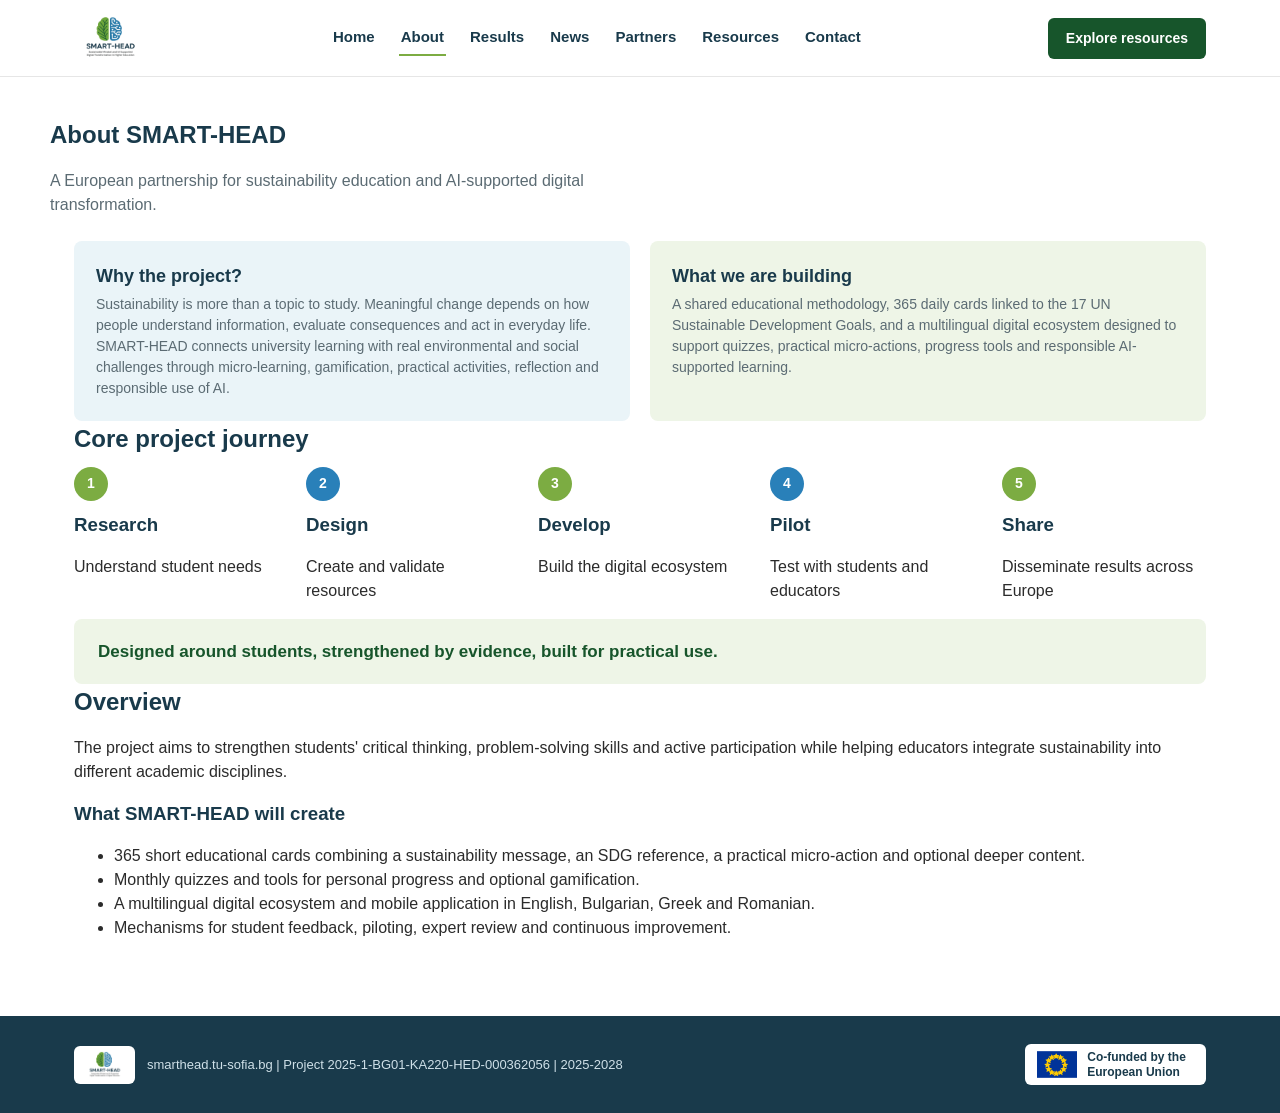
==== about.html @ a6c96862 "Add files via upload" ====
<!doctype html>
<html lang="en">
<head>
<meta charset="utf-8">
<meta name="viewport" content="width=device-width, initial-scale=1">
<title>About — SMART-HEAD</title>
<link rel="stylesheet" href="style.css">
</head>
<body>
  <header class="site">
    <div class="wrap nav-bar">
      <a class="brand" href="index.html"><img src="assets/logo-smarthead.png" alt="SMART-HEAD project logo: half leaf, half digital brain"></a>
      <nav class="main-nav">
        <a href="index.html">Home</a>
        <a href="about.html" aria-current="page">About</a>
        <a href="results.html">Results</a>
        <a href="news.html">News</a>
        <a href="partners.html">Partners</a>
        <a href="resources.html">Resources</a>
        <a href="contact.html">Contact</a>
      </nav>
      <a class="btn btn-deep" href="resources.html">Explore resources</a>
    </div>
  </header>

  <main>
    <section class="wrap page-head">
      <h1>About SMART-HEAD</h1>
      <p class="lead">A European partnership for sustainability education and AI-supported digital transformation.</p>
    </section>

    <section class="wrap grid-2">
      <div class="card pale-blue">
        <h3>Why the project?</h3>
        <p>Sustainability is more than a topic to study. Meaningful change depends on how people understand information, evaluate consequences and act in everyday life. SMART-HEAD connects university learning with real environmental and social challenges through micro-learning, gamification, practical activities, reflection and responsible use of AI.</p>
      </div>
      <div class="card pale-green">
        <h3>What we are building</h3>
        <p>A shared educational methodology, 365 daily cards linked to the 17 UN Sustainable Development Goals, and a multilingual digital ecosystem designed to support quizzes, practical micro-actions, progress tools and responsible AI-supported learning.</p>
      </div>
    </section>

    <section class="wrap">
      <h2>Core project journey</h2>
      <div class="journey">
        <div class="step"><div class="dot green">1</div><h3>Research</h3><p>Understand student needs</p></div>
        <div class="step"><div class="dot blue">2</div><h3>Design</h3><p>Create and validate resources</p></div>
        <div class="step"><div class="dot green">3</div><h3>Develop</h3><p>Build the digital ecosystem</p></div>
        <div class="step"><div class="dot blue">4</div><h3>Pilot</h3><p>Test with students and educators</p></div>
        <div class="step"><div class="dot green">5</div><h3>Share</h3><p>Disseminate results across Europe</p></div>
      </div>
    </section>

    <section class="wrap">
      <div class="tagline-banner">Designed around students, strengthened by evidence, built for practical use.</div>
    </section>

    <section class="wrap">
      <h2>Overview</h2>
      <p class="lead">The project aims to strengthen students' critical thinking, problem-solving skills and active participation while helping educators integrate sustainability into different academic disciplines.</p>
      <h3>What SMART-HEAD will create</h3>
      <ul>
        <li>365 short educational cards combining a sustainability message, an SDG reference, a practical micro-action and optional deeper content.</li>
        <li>Monthly quizzes and tools for personal progress and optional gamification.</li>
        <li>A multilingual digital ecosystem and mobile application in English, Bulgarian, Greek and Romanian.</li>
        <li>Mechanisms for student feedback, piloting, expert review and continuous improvement.</li>
      </ul>
    </section>
  </main>

  <footer class="site">
    <div class="wrap">
      <div class="footer-brand">
        <div class="logo-panel"><img src="assets/logo-smarthead.png" alt="SMART-HEAD logo"></div>
        <span>smarthead.tu-sofia.bg&nbsp;|&nbsp;Project 2025-1-BG01-KA220-HED-000362056&nbsp;|&nbsp;2025-2028</span>
      </div>
      <div class="eu-badge">
          <svg viewBox="0 0 60 40" xmlns="http://www.w3.org/2000/svg" aria-hidden="true">
            <rect width="60" height="40" fill="#003399"/>
            <polygon points="-1.3,-4 0.5,-1.2 3.8,-0.8 1.2,1.5 1.9,4.7 -1.3,3.1 -4.5,4.7 -3.8,1.5 -6.2,-0.8 -2.9,-1.2" fill="#FFCC00" transform="translate(30.00,7.00)"/>
            <polygon points="-1.3,-4 0.5,-1.2 3.8,-0.8 1.2,1.5 1.9,4.7 -1.3,3.1 -4.5,4.7 -3.8,1.5 -6.2,-0.8 -2.9,-1.2" fill="#FFCC00" transform="translate(36.50,8.74)"/>
            <polygon points="-1.3,-4 0.5,-1.2 3.8,-0.8 1.2,1.5 1.9,4.7 -1.3,3.1 -4.5,4.7 -3.8,1.5 -6.2,-0.8 -2.9,-1.2" fill="#FFCC00" transform="translate(41.26,13.50)"/>
            <polygon points="-1.3,-4 0.5,-1.2 3.8,-0.8 1.2,1.5 1.9,4.7 -1.3,3.1 -4.5,4.7 -3.8,1.5 -6.2,-0.8 -2.9,-1.2" fill="#FFCC00" transform="translate(43.00,20.00)"/>
            <polygon points="-1.3,-4 0.5,-1.2 3.8,-0.8 1.2,1.5 1.9,4.7 -1.3,3.1 -4.5,4.7 -3.8,1.5 -6.2,-0.8 -2.9,-1.2" fill="#FFCC00" transform="translate(41.26,26.50)"/>
            <polygon points="-1.3,-4 0.5,-1.2 3.8,-0.8 1.2,1.5 1.9,4.7 -1.3,3.1 -4.5,4.7 -3.8,1.5 -6.2,-0.8 -2.9,-1.2" fill="#FFCC00" transform="translate(36.50,31.26)"/>
            <polygon points="-1.3,-4 0.5,-1.2 3.8,-0.8 1.2,1.5 1.9,4.7 -1.3,3.1 -4.5,4.7 -3.8,1.5 -6.2,-0.8 -2.9,-1.2" fill="#FFCC00" transform="translate(30.00,33.00)"/>
            <polygon points="-1.3,-4 0.5,-1.2 3.8,-0.8 1.2,1.5 1.9,4.7 -1.3,3.1 -4.5,4.7 -3.8,1.5 -6.2,-0.8 -2.9,-1.2" fill="#FFCC00" transform="translate(23.50,31.26)"/>
            <polygon points="-1.3,-4 0.5,-1.2 3.8,-0.8 1.2,1.5 1.9,4.7 -1.3,3.1 -4.5,4.7 -3.8,1.5 -6.2,-0.8 -2.9,-1.2" fill="#FFCC00" transform="translate(18.74,26.50)"/>
            <polygon points="-1.3,-4 0.5,-1.2 3.8,-0.8 1.2,1.5 1.9,4.7 -1.3,3.1 -4.5,4.7 -3.8,1.5 -6.2,-0.8 -2.9,-1.2" fill="#FFCC00" transform="translate(17.00,20.00)"/>
            <polygon points="-1.3,-4 0.5,-1.2 3.8,-0.8 1.2,1.5 1.9,4.7 -1.3,3.1 -4.5,4.7 -3.8,1.5 -6.2,-0.8 -2.9,-1.2" fill="#FFCC00" transform="translate(18.74,13.50)"/>
            <polygon points="-1.3,-4 0.5,-1.2 3.8,-0.8 1.2,1.5 1.9,4.7 -1.3,3.1 -4.5,4.7 -3.8,1.5 -6.2,-0.8 -2.9,-1.2" fill="#FFCC00" transform="translate(23.50,8.74)"/>
          </svg>
          <span>Co-funded by the European Union</span>
        </div>
    </div>
  </footer>
</body>
</html>
---- style.css ----
/* SMART-HEAD website — shared styles
   Palette & type per SMART-HEAD_Visual_Identity_Guide_v1.1_EN.docx */

:root {
  --green: #7CAC42;      /* Sustainability Green */
  --blue: #2980B9;       /* Digital Blue */
  --navy: #193A4B;       /* SMART-HEAD Navy */
  --deep-green: #17552B; /* Deep Green */
  --pale-green: #EEF5E7;
  --pale-blue: #EAF4F8;
  --ink: #2b2b2b;
  --muted: #5b6b73;
  --max: 1180px;
}

* { box-sizing: border-box; }

body {
  margin: 0;
  font-family: Arial, "Aptos", "Calibri", sans-serif;
  color: var(--ink);
  background: #fff;
  line-height: 1.5;
}

h1, h2, h3 {
  font-family: Arial, "Aptos Display", sans-serif;
  font-weight: 700;
  color: var(--navy);
  margin: 0 0 .4em;
}

a { color: var(--blue); }

.wrap { max-width: var(--max); margin: 0 auto; padding: 0 24px; }

/* Header */
header.site {
  border-bottom: 1px solid #e6e6e6;
}
.nav-bar {
  display: flex;
  align-items: center;
  justify-content: space-between;
  gap: 24px;
  padding: 14px 24px;
  flex-wrap: wrap;
}
.brand { display: flex; align-items: center; }
.brand img { height: 48px; width: auto; display: block; }
nav.main-nav { display: flex; gap: 22px; flex-wrap: wrap; }
nav.main-nav a {
  color: var(--navy);
  text-decoration: none;
  font-size: 15px;
  font-weight: 600;
  padding: 6px 2px;
  border-bottom: 2px solid transparent;
}
nav.main-nav a:hover, nav.main-nav a[aria-current="page"] {
  border-bottom-color: var(--green);
}
.btn {
  display: inline-block;
  text-decoration: none;
  font-weight: 700;
  font-size: 14px;
  padding: 10px 18px;
  border-radius: 6px;
  border: none;
  cursor: pointer;
}
.btn-deep { background: var(--deep-green); color: #fff; }
.btn-blue { background: var(--blue); color: #fff; }
.btn-deep:hover, .btn-blue:hover { filter: brightness(1.08); }

/* Hero */
.hero {
  background: var(--pale-green);
  padding: 56px 0;
}
.hero .wrap { display: grid; grid-template-columns: 1.1fr 1fr; gap: 40px; align-items: center; }
.hero h1 { font-size: 40px; line-height: 1.15; }
.hero h1 .accent { color: var(--green); display: block; }
.hero p { color: var(--muted); font-size: 16px; max-width: 46ch; }
.hero img { width: 100%; height: auto; border-radius: 8px; display: block; }

/* Page header (non-home) */
.page-head { padding: 40px 0 8px; }
.page-head p.lead { color: var(--muted); font-size: 16px; max-width: 70ch; }
.eyebrow { color: var(--green); font-weight: 700; margin: 0 0 6px; }

/* Sections */
main { padding-bottom: 60px; }
section { padding: 36px 0; }

/* Stat / glance cards */
.grid-4 { display: grid; grid-template-columns: repeat(4, 1fr); gap: 20px; }
.card {
  padding: 22px;
  border-radius: 8px;
}
.card.pale-green { background: var(--pale-green); }
.card.pale-blue { background: var(--pale-blue); }
.card h3 { font-size: 18px; margin-bottom: 4px; }
.card p { color: var(--muted); font-size: 14px; margin: 0; }

/* Outlined step cards */
.grid-4.outline .card {
  background: #fff;
  border: 1px solid #e0e0e0;
}
.step-num { color: var(--green); font-weight: 700; font-size: 13px; }

/* Two-column info panels (About page) */
.grid-2 { display: grid; grid-template-columns: 1fr 1fr; gap: 20px; }

/* Journey / process circles */
.journey { display: flex; gap: 28px; flex-wrap: wrap; }
.journey .step { flex: 1 1 160px; }
.journey .dot {
  width: 34px; height: 34px; border-radius: 50%;
  color: #fff; font-weight: 700; font-size: 14px;
  display: flex; align-items: center; justify-content: center;
  margin-bottom: 10px;
}
.dot.green { background: var(--green); }
.dot.blue { background: var(--blue); }

.tagline-banner {
  background: var(--pale-green);
  border-radius: 8px;
  padding: 20px 24px;
  color: var(--deep-green);
  font-weight: 700;
  font-size: 17px;
}

/* Results list rows */
.result-row {
  display: flex;
  align-items: center;
  gap: 18px;
  padding: 20px 24px;
  border-radius: 8px;
  margin-bottom: 16px;
}
.result-row .bullet { width: 32px; height: 32px; border-radius: 50%; flex: none; }
.bullet.green { background: var(--green); }
.bullet.blue { background: var(--blue); }
.result-row h3 { font-size: 16px; margin-bottom: 2px; }
.result-row p { margin: 0; color: var(--muted); font-size: 14px; }

/* News cards */
.grid-3 { display: grid; grid-template-columns: repeat(3, 1fr); gap: 20px; }
.news-card { border: 1px solid #e5e5e5; border-radius: 8px; overflow: hidden; }
.news-card .thumb {
  height: 120px;
  background: linear-gradient(135deg, var(--navy), var(--blue));
}
.news-card .body { padding: 18px; }
.news-card h3 { font-size: 16px; }
.news-card p { color: var(--muted); font-size: 14px; }
.news-card .date { color: var(--green); font-weight: 700; font-size: 12px; text-transform: uppercase; letter-spacing: .04em; }

/* Partner cards */
.partner-card {
  border: 1px solid #e5e5e5;
  border-radius: 8px;
  padding: 24px;
  display: flex;
  gap: 20px;
  align-items: center;
}
.partner-card img { width: 84px; height: 84px; object-fit: contain; flex: none; }
.partner-card h3 { font-size: 17px; margin-bottom: 2px; }
.partner-card .country { color: var(--blue); font-weight: 700; font-size: 13px; margin-bottom: 6px; }
.partner-card p { margin: 0; color: var(--muted); font-size: 14px; }

/* Resources list */
.resource-list { list-style: none; padding: 0; margin: 0; }
.resource-list li {
  padding: 16px 0;
  border-bottom: 1px solid #eee;
  display: flex;
  justify-content: space-between;
  gap: 16px;
  align-items: center;
}
.resource-list li:last-child { border-bottom: none; }
.resource-list .tag {
  font-size: 12px;
  font-weight: 700;
  color: var(--blue);
  background: var(--pale-blue);
  padding: 4px 10px;
  border-radius: 999px;
  white-space: nowrap;
}

/* Contact */
.contact-grid { display: grid; grid-template-columns: 1fr 1fr; gap: 32px; }
.contact-grid dt { color: var(--muted); font-size: 13px; text-transform: uppercase; letter-spacing: .04em; margin-top: 16px; }
.contact-grid dd { margin: 2px 0 0; font-size: 16px; color: var(--navy); font-weight: 600; }
.disclaimer {
  background: var(--pale-blue);
  border-radius: 8px;
  padding: 18px 22px;
  font-size: 13px;
  color: var(--muted);
}

/* Footer */
footer.site {
  background: var(--navy);
  color: #cfe0e8;
  padding: 28px 0;
  font-size: 13px;
}
footer.site .wrap {
  display: flex;
  align-items: center;
  justify-content: space-between;
  gap: 20px;
  flex-wrap: wrap;
}
.footer-brand { display: flex; align-items: center; gap: 12px; }
.footer-brand .logo-panel {
  background: #fff;
  border-radius: 6px;
  padding: 4px 8px;
  display: flex;
  align-items: center;
}
.footer-brand .logo-panel img { height: 30px; }
.eu-badge {
  display: flex;
  align-items: center;
  gap: 10px;
  background: #fff;
  border-radius: 6px;
  padding: 6px 12px;
}
.eu-badge svg { width: 40px; height: 27px; flex: none; }
.eu-badge span { color: var(--navy); font-size: 12px; font-weight: 700; line-height: 1.2; max-width: 16ch; }

@media (max-width: 860px) {
  .hero .wrap, .grid-4, .grid-3, .grid-2, .contact-grid { grid-template-columns: 1fr; }
  .nav-bar { flex-direction: column; align-items: flex-start; }
}
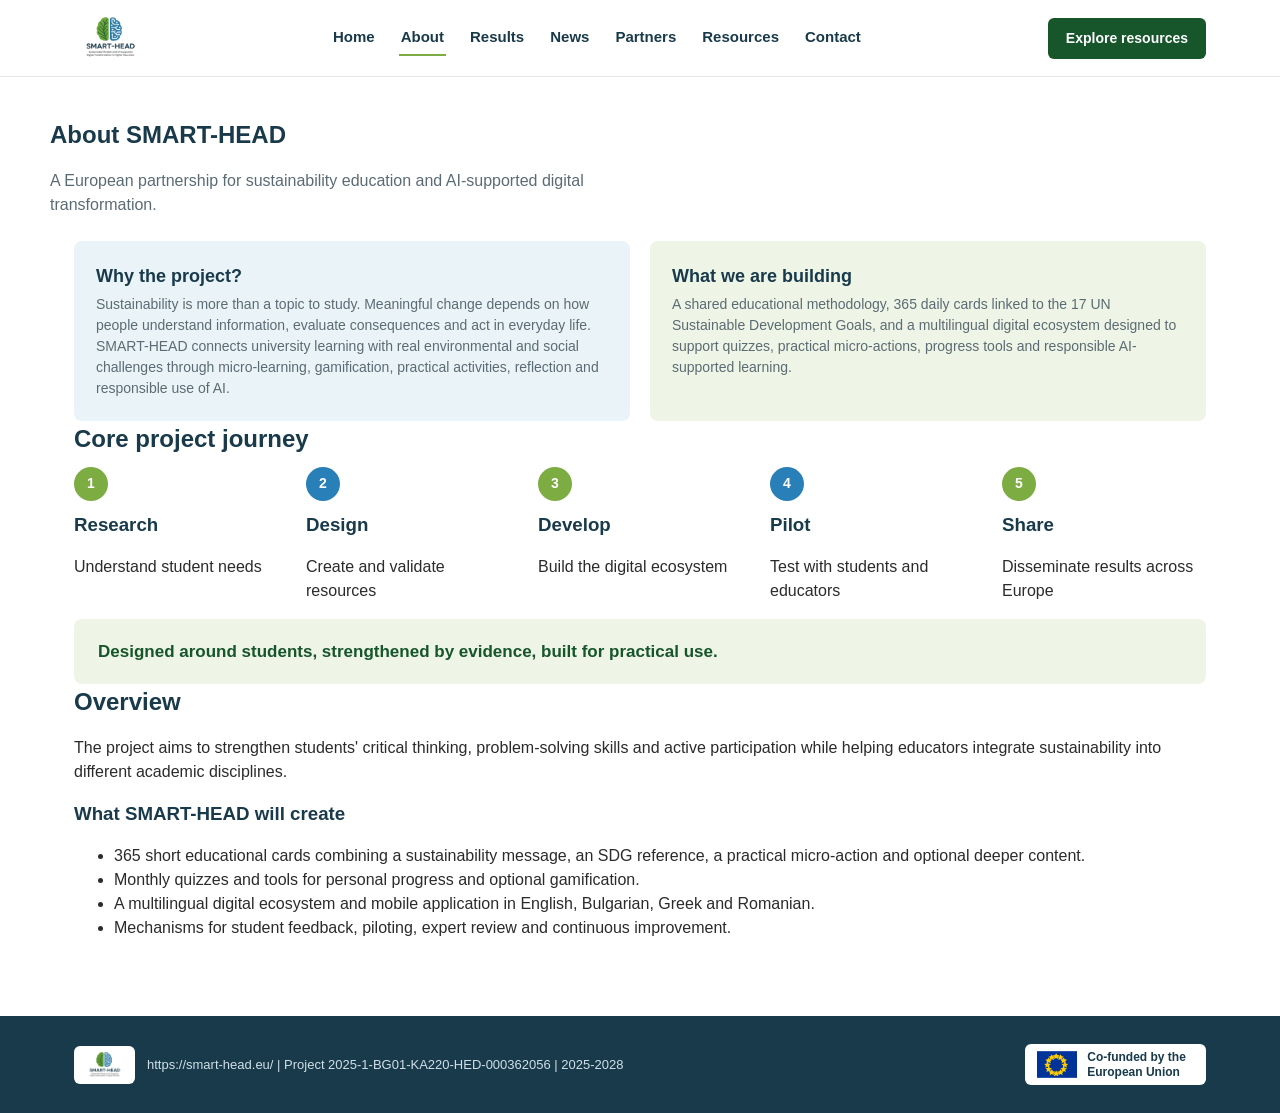
==== commit 5a1aceeb: "Update about.html" ====
--- a/about.html
+++ b/about.html
@@ -72,7 +72,7 @@
     <div class="wrap">
       <div class="footer-brand">
         <div class="logo-panel"><img src="assets/logo-smarthead.png" alt="SMART-HEAD logo"></div>
-        <span>smarthead.tu-sofia.bg&nbsp;|&nbsp;Project 2025-1-BG01-KA220-HED-000362056&nbsp;|&nbsp;2025-2028</span>
+        <span>https://smart-head.eu/&nbsp;|&nbsp;Project 2025-1-BG01-KA220-HED-000362056&nbsp;|&nbsp;2025-2028</span>
       </div>
       <div class="eu-badge">
           <svg viewBox="0 0 60 40" xmlns="http://www.w3.org/2000/svg" aria-hidden="true">
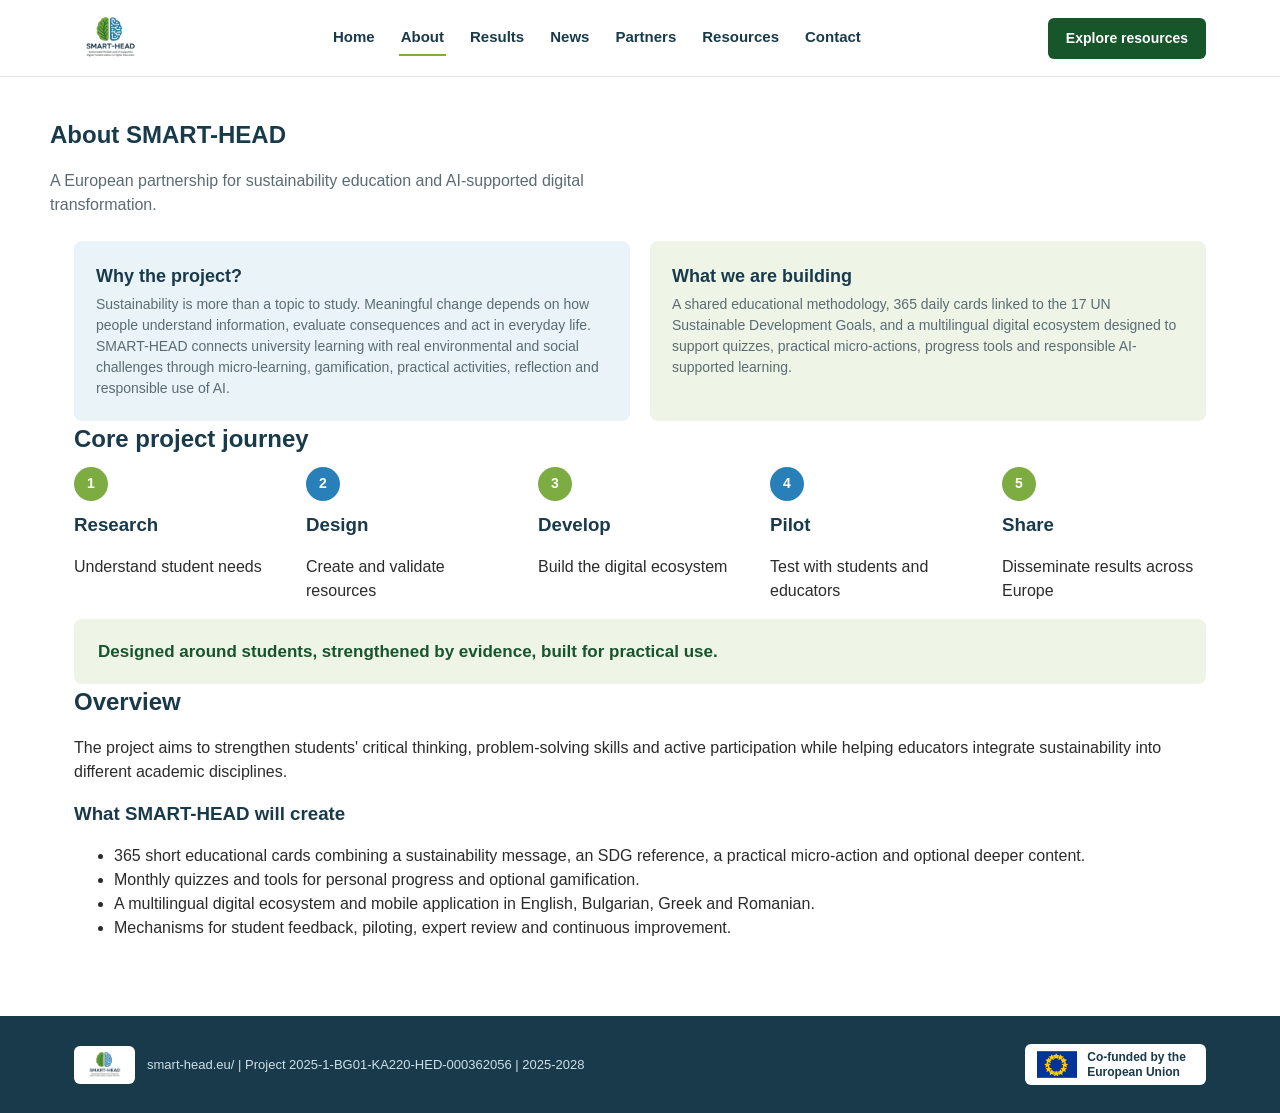
==== commit 729e18ca: "Update about.html" ====
--- a/about.html
+++ b/about.html
@@ -72,7 +72,7 @@
     <div class="wrap">
       <div class="footer-brand">
         <div class="logo-panel"><img src="assets/logo-smarthead.png" alt="SMART-HEAD logo"></div>
-        <span>https://smart-head.eu/&nbsp;|&nbsp;Project 2025-1-BG01-KA220-HED-000362056&nbsp;|&nbsp;2025-2028</span>
+        <span>smart-head.eu/&nbsp;|&nbsp;Project 2025-1-BG01-KA220-HED-000362056&nbsp;|&nbsp;2025-2028</span>
       </div>
       <div class="eu-badge">
           <svg viewBox="0 0 60 40" xmlns="http://www.w3.org/2000/svg" aria-hidden="true">
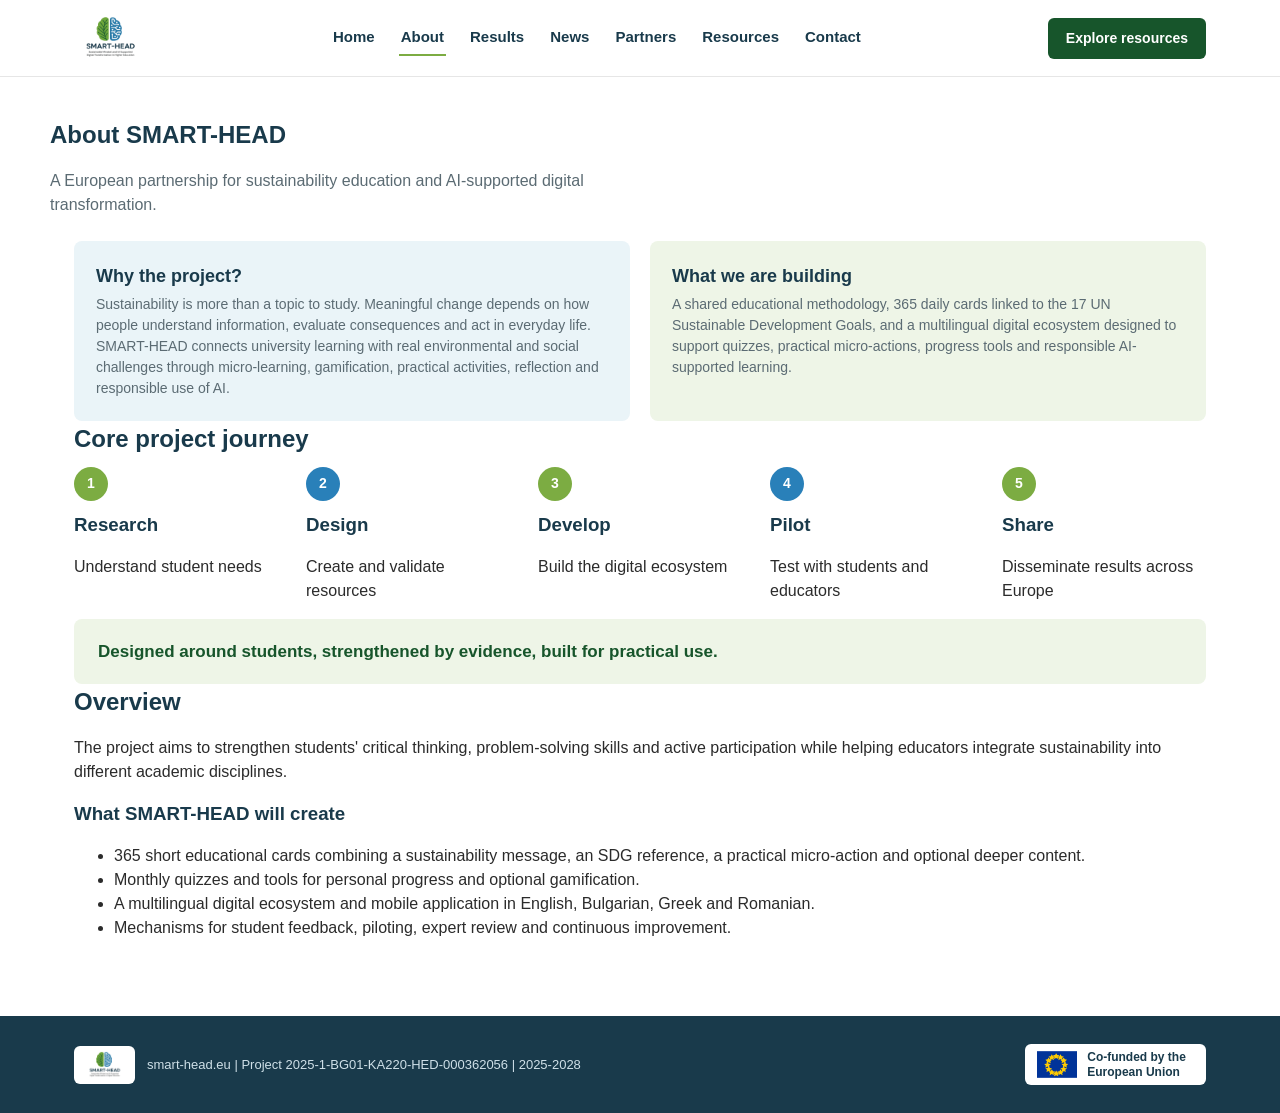
==== commit 028e4b2a: "Update about.html" ====
--- a/about.html
+++ b/about.html
@@ -72,7 +72,7 @@
     <div class="wrap">
       <div class="footer-brand">
         <div class="logo-panel"><img src="assets/logo-smarthead.png" alt="SMART-HEAD logo"></div>
-        <span>smart-head.eu/&nbsp;|&nbsp;Project 2025-1-BG01-KA220-HED-000362056&nbsp;|&nbsp;2025-2028</span>
+        <span>smart-head.eu&nbsp;|&nbsp;Project 2025-1-BG01-KA220-HED-000362056&nbsp;|&nbsp;2025-2028</span>
       </div>
       <div class="eu-badge">
           <svg viewBox="0 0 60 40" xmlns="http://www.w3.org/2000/svg" aria-hidden="true">
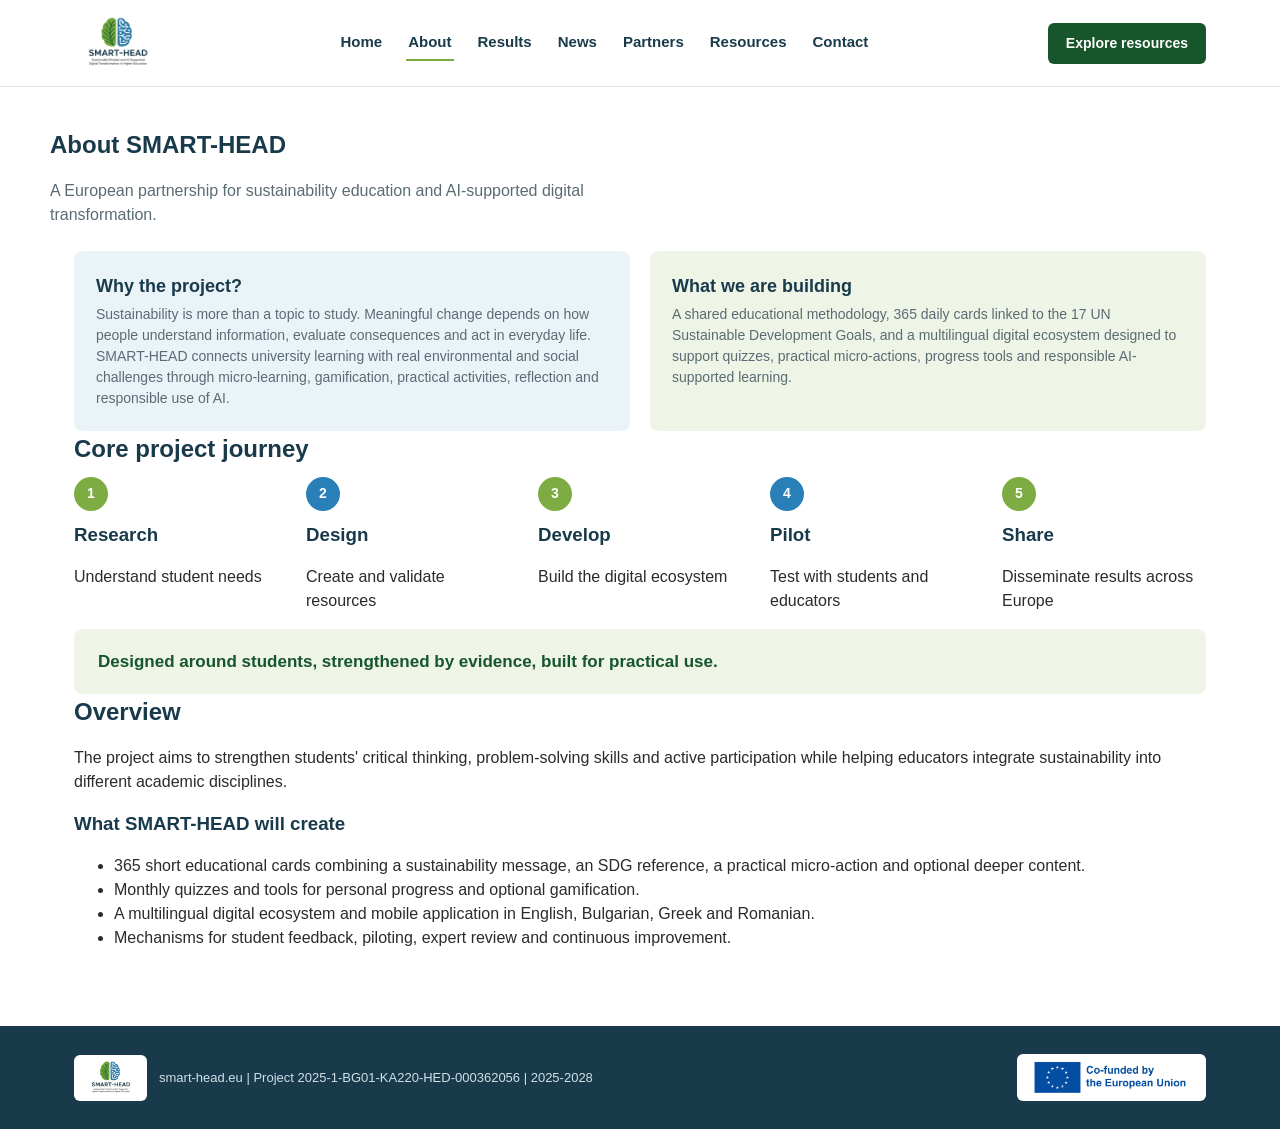
==== commit 0881b803: "Add files via upload" ====
--- a/about.html
+++ b/about.html
@@ -75,23 +75,8 @@
         <span>smart-head.eu&nbsp;|&nbsp;Project 2025-1-BG01-KA220-HED-000362056&nbsp;|&nbsp;2025-2028</span>
       </div>
       <div class="eu-badge">
-          <svg viewBox="0 0 60 40" xmlns="http://www.w3.org/2000/svg" aria-hidden="true">
-            <rect width="60" height="40" fill="#003399"/>
-            <polygon points="-1.3,-4 0.5,-1.2 3.8,-0.8 1.2,1.5 1.9,4.7 -1.3,3.1 -4.5,4.7 -3.8,1.5 -6.2,-0.8 -2.9,-1.2" fill="#FFCC00" transform="translate(30.00,7.00)"/>
-            <polygon points="-1.3,-4 0.5,-1.2 3.8,-0.8 1.2,1.5 1.9,4.7 -1.3,3.1 -4.5,4.7 -3.8,1.5 -6.2,-0.8 -2.9,-1.2" fill="#FFCC00" transform="translate(36.50,8.74)"/>
-            <polygon points="-1.3,-4 0.5,-1.2 3.8,-0.8 1.2,1.5 1.9,4.7 -1.3,3.1 -4.5,4.7 -3.8,1.5 -6.2,-0.8 -2.9,-1.2" fill="#FFCC00" transform="translate(41.26,13.50)"/>
-            <polygon points="-1.3,-4 0.5,-1.2 3.8,-0.8 1.2,1.5 1.9,4.7 -1.3,3.1 -4.5,4.7 -3.8,1.5 -6.2,-0.8 -2.9,-1.2" fill="#FFCC00" transform="translate(43.00,20.00)"/>
-            <polygon points="-1.3,-4 0.5,-1.2 3.8,-0.8 1.2,1.5 1.9,4.7 -1.3,3.1 -4.5,4.7 -3.8,1.5 -6.2,-0.8 -2.9,-1.2" fill="#FFCC00" transform="translate(41.26,26.50)"/>
-            <polygon points="-1.3,-4 0.5,-1.2 3.8,-0.8 1.2,1.5 1.9,4.7 -1.3,3.1 -4.5,4.7 -3.8,1.5 -6.2,-0.8 -2.9,-1.2" fill="#FFCC00" transform="translate(36.50,31.26)"/>
-            <polygon points="-1.3,-4 0.5,-1.2 3.8,-0.8 1.2,1.5 1.9,4.7 -1.3,3.1 -4.5,4.7 -3.8,1.5 -6.2,-0.8 -2.9,-1.2" fill="#FFCC00" transform="translate(30.00,33.00)"/>
-            <polygon points="-1.3,-4 0.5,-1.2 3.8,-0.8 1.2,1.5 1.9,4.7 -1.3,3.1 -4.5,4.7 -3.8,1.5 -6.2,-0.8 -2.9,-1.2" fill="#FFCC00" transform="translate(23.50,31.26)"/>
-            <polygon points="-1.3,-4 0.5,-1.2 3.8,-0.8 1.2,1.5 1.9,4.7 -1.3,3.1 -4.5,4.7 -3.8,1.5 -6.2,-0.8 -2.9,-1.2" fill="#FFCC00" transform="translate(18.74,26.50)"/>
-            <polygon points="-1.3,-4 0.5,-1.2 3.8,-0.8 1.2,1.5 1.9,4.7 -1.3,3.1 -4.5,4.7 -3.8,1.5 -6.2,-0.8 -2.9,-1.2" fill="#FFCC00" transform="translate(17.00,20.00)"/>
-            <polygon points="-1.3,-4 0.5,-1.2 3.8,-0.8 1.2,1.5 1.9,4.7 -1.3,3.1 -4.5,4.7 -3.8,1.5 -6.2,-0.8 -2.9,-1.2" fill="#FFCC00" transform="translate(18.74,13.50)"/>
-            <polygon points="-1.3,-4 0.5,-1.2 3.8,-0.8 1.2,1.5 1.9,4.7 -1.3,3.1 -4.5,4.7 -3.8,1.5 -6.2,-0.8 -2.9,-1.2" fill="#FFCC00" transform="translate(23.50,8.74)"/>
-          </svg>
-          <span>Co-funded by the European Union</span>
-        </div>
+        <img src="assets/eu-cofunded.jpg" alt="Co-funded by the European Union">
+      </div>
     </div>
   </footer>
 </body>
--- a/style.css
+++ b/style.css
@@ -47,7 +47,7 @@
   flex-wrap: wrap;
 }
 .brand { display: flex; align-items: center; }
-.brand img { height: 48px; width: auto; display: block; }
+.brand img { height: 58px; width: auto; display: block; }
 nav.main-nav { display: flex; gap: 22px; flex-wrap: wrap; }
 nav.main-nav a {
   color: var(--navy);
@@ -232,7 +232,7 @@
   display: flex;
   align-items: center;
 }
-.footer-brand .logo-panel img { height: 30px; }
+.footer-brand .logo-panel img { height: 38px; width: auto; display: block; }
 .eu-badge {
   display: flex;
   align-items: center;
@@ -241,8 +241,12 @@
   border-radius: 6px;
   padding: 6px 12px;
 }
-.eu-badge svg { width: 40px; height: 27px; flex: none; }
-.eu-badge span { color: var(--navy); font-size: 12px; font-weight: 700; line-height: 1.2; max-width: 16ch; }
+.eu-badge img {
+  width: 165px;
+  height: auto;
+  display: block;
+  flex: none;
+}
 
 @media (max-width: 860px) {
   .hero .wrap, .grid-4, .grid-3, .grid-2, .contact-grid { grid-template-columns: 1fr; }
